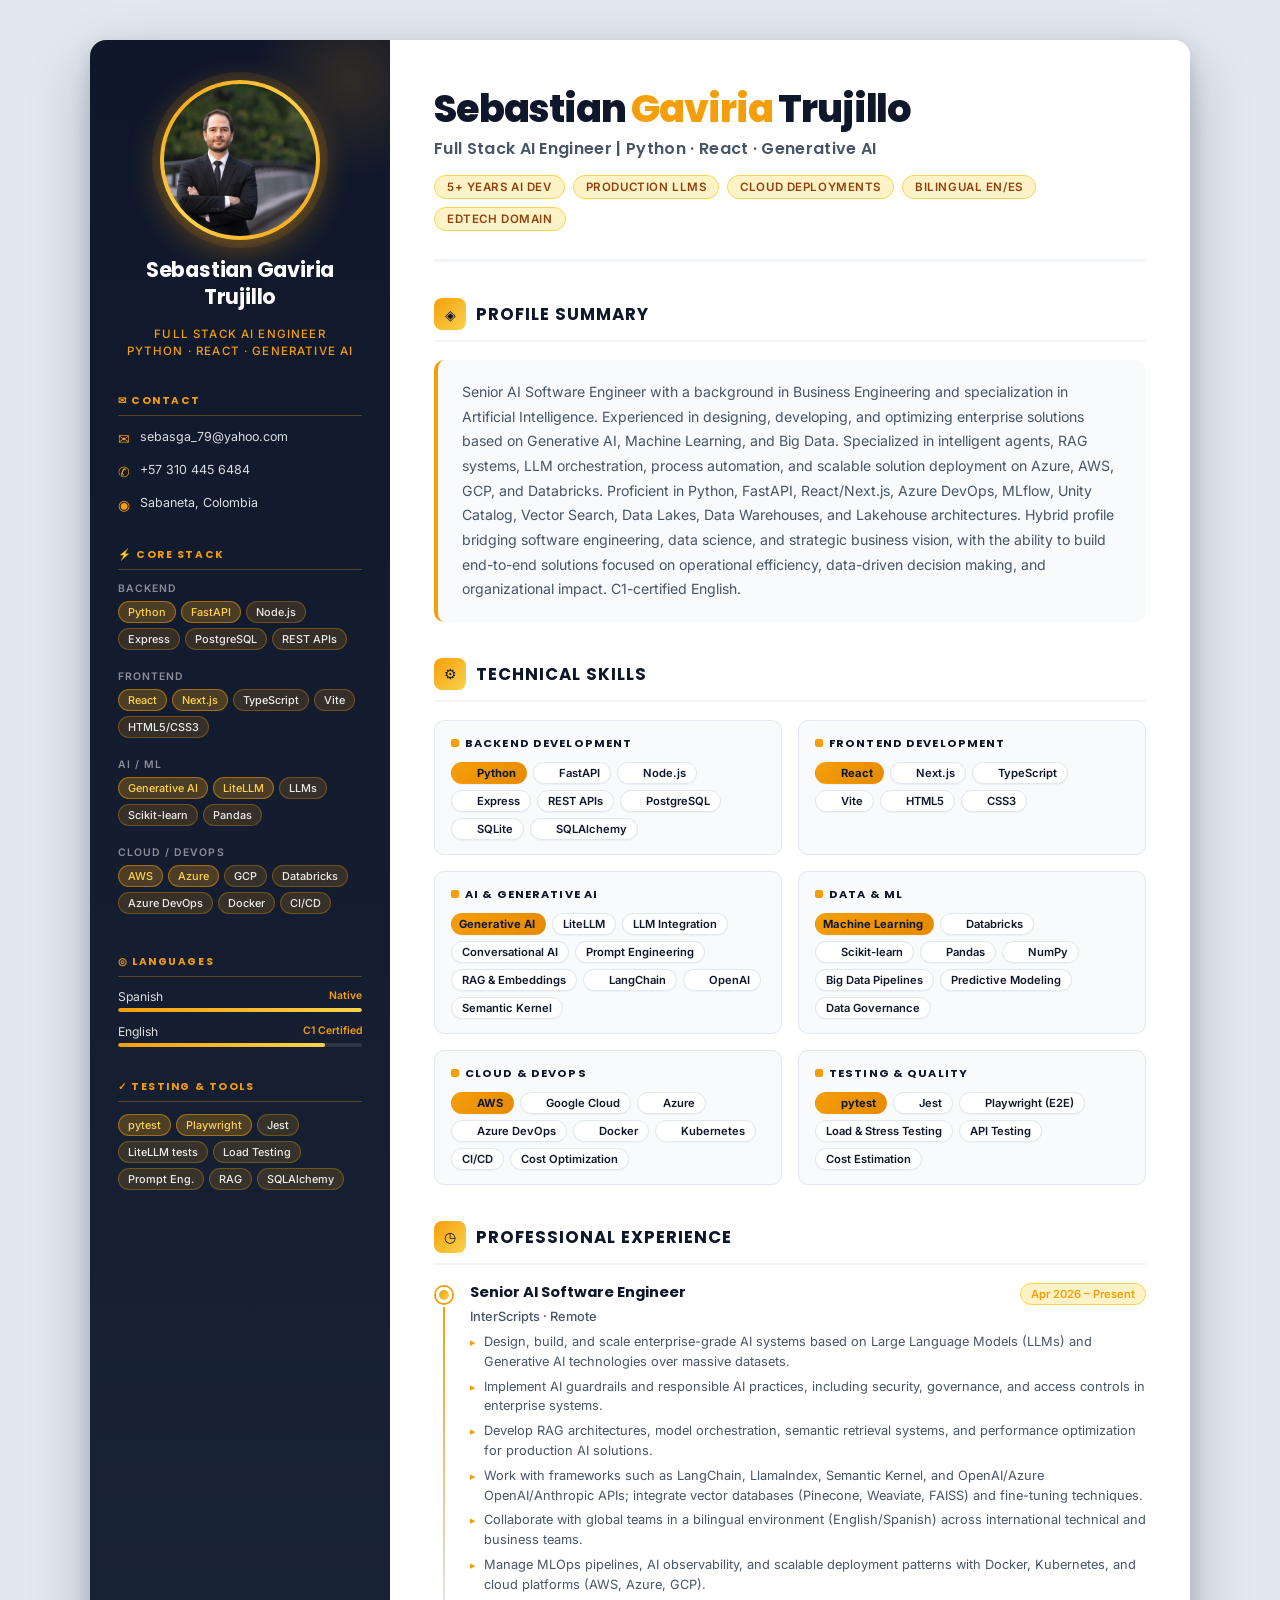
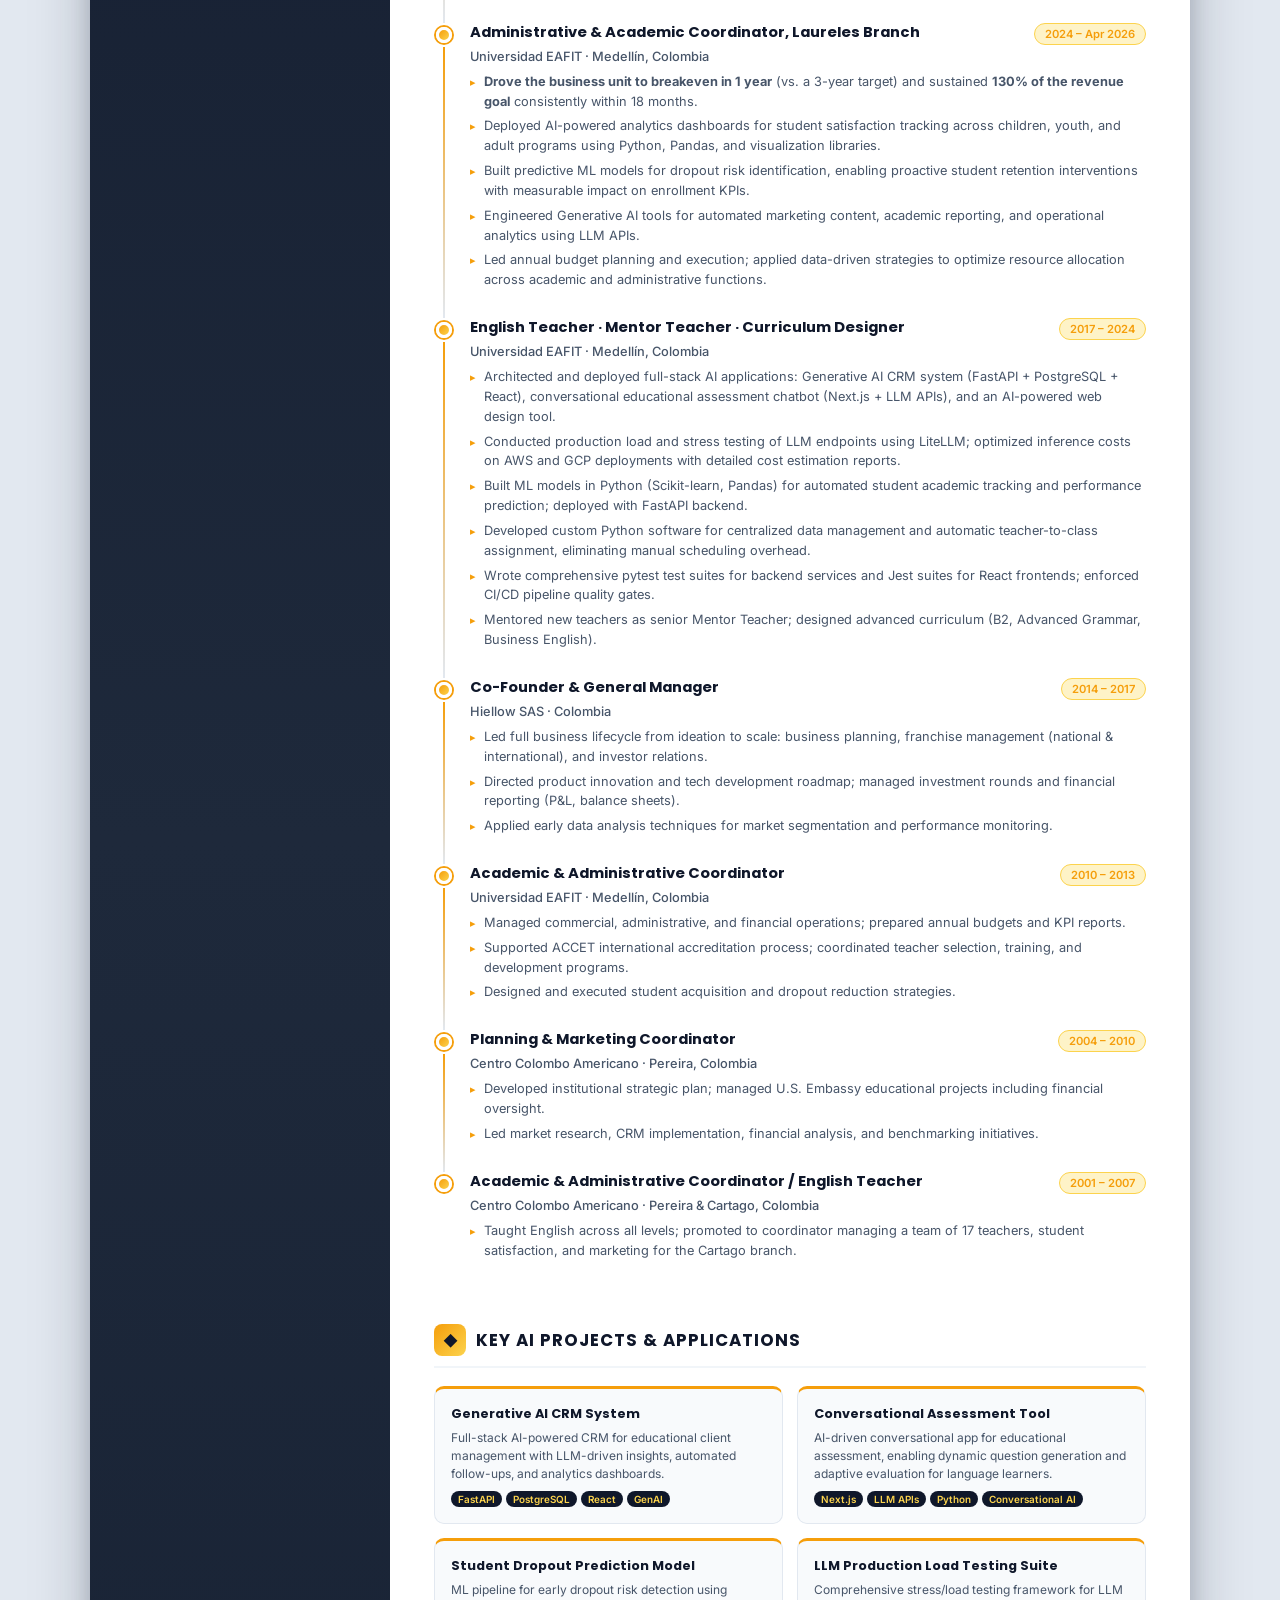
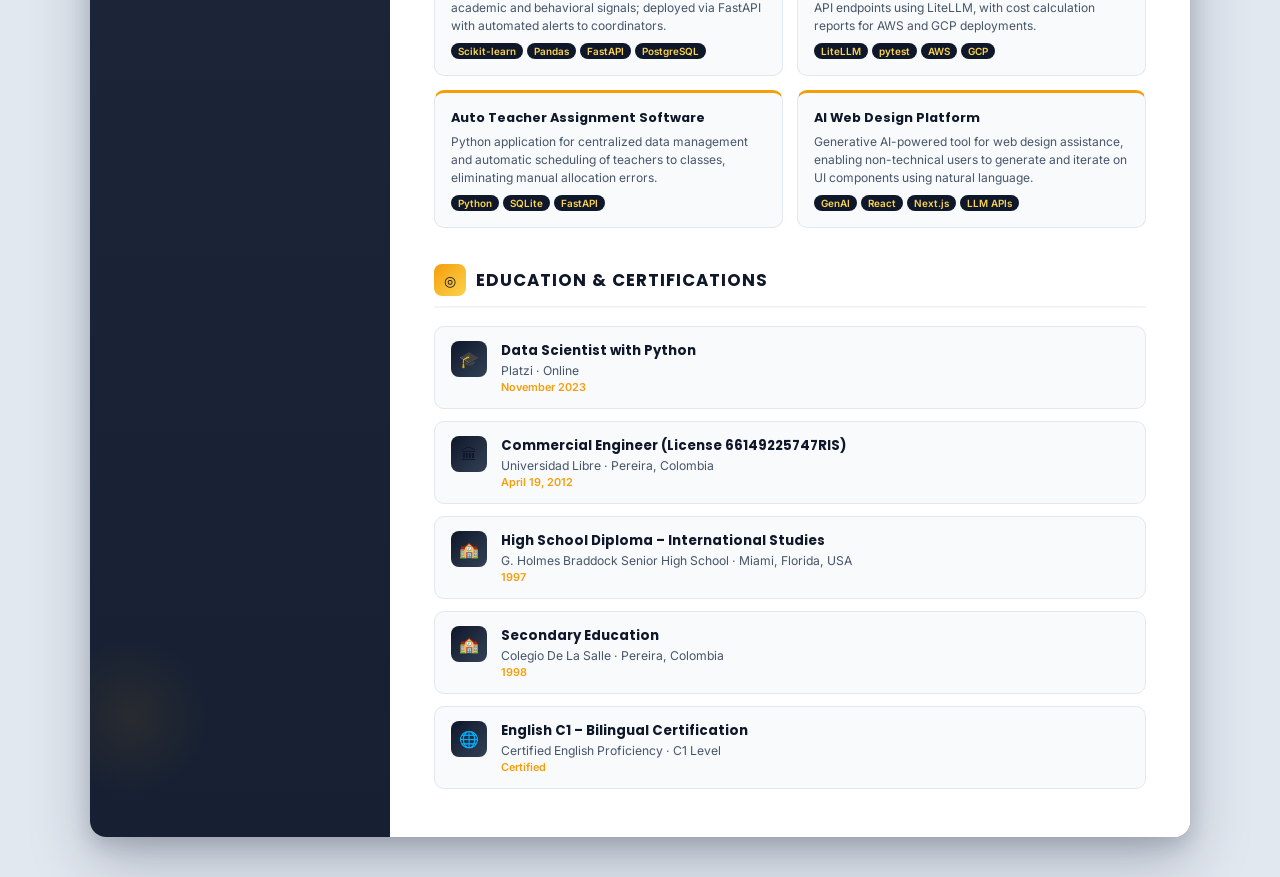
==== index.html @ 1d48cbe7 "Add CV (English + Spanish) for GitHub Pages Co-Authored-By: Claude Opus 4.7 <noreply@anthropic.com>" ====
<!DOCTYPE html>
<html lang="en">
<head>
<meta charset="UTF-8">
<meta name="viewport" content="width=device-width, initial-scale=1.0">
<title>Sebastian Gaviria Trujillo – Full Stack AI Engineer</title>
<link href="https://fonts.googleapis.com/css2?family=Poppins:wght@400;600;700;800&family=Inter:wght@300;400;500;600&display=swap" rel="stylesheet">
<style>
  *, *::before, *::after { box-sizing: border-box; margin: 0; padding: 0; }

  :root {
    --navy: #0f172a;
    --navy-light: #1e293b;
    --navy-mid: #334155;
    --gold: #f59e0b;
    --gold-light: #fcd34d;
    --gold-pale: #fef3c7;
    --white: #ffffff;
    --gray-50: #f8fafc;
    --gray-100: #f1f5f9;
    --gray-200: #e2e8f0;
    --gray-600: #475569;
    --gray-700: #334155;
    --gray-800: #1e293b;
    --text-dark: #0f172a;
  }

  body {
    font-family: 'Inter', sans-serif;
    background: #e2e8f0;
    min-height: 100vh;
    display: flex;
    justify-content: center;
    align-items: flex-start;
    padding: 40px 20px;
    color: var(--text-dark);
  }

  .cv-wrapper {
    width: 100%;
    max-width: 1100px;
    background: var(--white);
    box-shadow: 0 25px 60px rgba(15,23,42,0.25), 0 8px 20px rgba(15,23,42,0.15);
    border-radius: 16px;
    overflow: hidden;
    display: grid;
    grid-template-columns: 300px 1fr;
    min-height: 100vh;
  }

  /* ===== SIDEBAR ===== */
  .sidebar {
    background: linear-gradient(180deg, var(--navy) 0%, var(--navy-light) 60%, #162032 100%);
    padding: 40px 28px;
    display: flex;
    flex-direction: column;
    gap: 32px;
    position: relative;
    overflow: hidden;
  }

  .sidebar::before {
    content: '';
    position: absolute;
    top: -60px;
    right: -60px;
    width: 200px;
    height: 200px;
    background: radial-gradient(circle, rgba(245,158,11,0.15) 0%, transparent 70%);
    pointer-events: none;
  }

  .sidebar::after {
    content: '';
    position: absolute;
    bottom: 40px;
    left: -40px;
    width: 160px;
    height: 160px;
    background: radial-gradient(circle, rgba(245,158,11,0.08) 0%, transparent 70%);
    pointer-events: none;
  }

  /* Photo */
  .photo-container {
    display: flex;
    flex-direction: column;
    align-items: center;
    gap: 16px;
  }

  .photo-ring {
    width: 160px;
    height: 160px;
    border-radius: 50%;
    padding: 4px;
    background: linear-gradient(135deg, var(--gold) 0%, var(--gold-light) 50%, var(--gold) 100%);
    box-shadow: 0 8px 32px rgba(245,158,11,0.4), 0 0 0 8px rgba(245,158,11,0.1);
  }

  .photo-ring img {
    width: 100%;
    height: 100%;
    border-radius: 50%;
    object-fit: cover;
    display: block;
  }

  .sidebar-name {
    font-family: 'Poppins', sans-serif;
    font-size: 1.3rem;
    font-weight: 700;
    color: var(--white);
    text-align: center;
    line-height: 1.3;
    letter-spacing: -0.01em;
  }

  .sidebar-title {
    font-family: 'Inter', sans-serif;
    font-size: 0.72rem;
    font-weight: 500;
    color: var(--gold);
    text-align: center;
    text-transform: uppercase;
    letter-spacing: 0.1em;
    line-height: 1.5;
  }

  /* Sidebar sections */
  .sidebar-section {
    display: flex;
    flex-direction: column;
    gap: 12px;
  }

  .sidebar-section-title {
    font-family: 'Poppins', sans-serif;
    font-size: 0.65rem;
    font-weight: 700;
    color: var(--gold);
    text-transform: uppercase;
    letter-spacing: 0.15em;
    border-bottom: 1px solid rgba(245,158,11,0.3);
    padding-bottom: 6px;
    display: flex;
    align-items: center;
    gap: 6px;
  }

  /* Contact */
  .contact-item {
    display: flex;
    align-items: flex-start;
    gap: 10px;
    color: rgba(255,255,255,0.85);
    font-size: 0.78rem;
    line-height: 1.4;
  }

  .contact-icon {
    font-size: 0.9rem;
    color: var(--gold);
    flex-shrink: 0;
    margin-top: 1px;
  }

  /* Skills */
  .skill-category {
    margin-bottom: 8px;
  }

  .skill-cat-label {
    font-size: 0.65rem;
    font-weight: 600;
    color: rgba(255,255,255,0.5);
    text-transform: uppercase;
    letter-spacing: 0.1em;
    margin-bottom: 6px;
  }

  .skill-tags {
    display: flex;
    flex-wrap: wrap;
    gap: 5px;
  }

  .skill-tag {
    font-size: 0.68rem;
    font-weight: 500;
    padding: 3px 9px;
    border-radius: 20px;
    background: rgba(245,158,11,0.15);
    color: rgba(255,255,255,0.9);
    border: 1px solid rgba(245,158,11,0.3);
    white-space: nowrap;
  }

  .skill-tag.primary {
    background: rgba(245,158,11,0.25);
    border-color: rgba(245,158,11,0.5);
    color: var(--gold-light);
  }

  /* Languages */
  .language-item {
    display: flex;
    flex-direction: column;
    gap: 4px;
  }

  .language-label {
    display: flex;
    justify-content: space-between;
    color: rgba(255,255,255,0.85);
    font-size: 0.76rem;
  }

  .language-level {
    font-size: 0.65rem;
    color: var(--gold);
    font-weight: 600;
  }

  .lang-bar {
    height: 4px;
    background: rgba(255,255,255,0.1);
    border-radius: 2px;
    overflow: hidden;
  }

  .lang-fill {
    height: 100%;
    border-radius: 2px;
    background: linear-gradient(90deg, var(--gold), var(--gold-light));
  }

  /* ===== MAIN CONTENT ===== */
  .main-content {
    background: var(--white);
    padding: 48px 44px;
    display: flex;
    flex-direction: column;
    gap: 36px;
  }

  /* Header */
  .main-header {
    border-bottom: 3px solid var(--gray-100);
    padding-bottom: 28px;
  }

  .main-name {
    font-family: 'Poppins', sans-serif;
    font-size: 2.4rem;
    font-weight: 800;
    color: var(--navy);
    letter-spacing: -0.03em;
    line-height: 1.1;
  }

  .main-name span {
    color: var(--gold);
  }

  .main-role {
    font-family: 'Poppins', sans-serif;
    font-size: 1rem;
    font-weight: 600;
    color: var(--gray-600);
    margin-top: 6px;
    letter-spacing: 0.02em;
  }

  .header-tags {
    display: flex;
    flex-wrap: wrap;
    gap: 8px;
    margin-top: 14px;
  }

  .header-tag {
    font-size: 0.72rem;
    font-weight: 600;
    padding: 4px 12px;
    border-radius: 20px;
    background: var(--gold-pale);
    color: #92400e;
    border: 1px solid #fcd34d;
    text-transform: uppercase;
    letter-spacing: 0.05em;
  }

  /* Section */
  .section {
    display: flex;
    flex-direction: column;
    gap: 18px;
  }

  .section-header {
    display: flex;
    align-items: center;
    gap: 10px;
    border-bottom: 2px solid var(--gray-100);
    padding-bottom: 10px;
  }

  .section-icon {
    width: 32px;
    height: 32px;
    background: linear-gradient(135deg, var(--gold), var(--gold-light));
    border-radius: 8px;
    display: flex;
    align-items: center;
    justify-content: center;
    font-size: 0.9rem;
    flex-shrink: 0;
  }

  .section-title {
    font-family: 'Poppins', sans-serif;
    font-size: 1.05rem;
    font-weight: 700;
    color: var(--navy);
    text-transform: uppercase;
    letter-spacing: 0.06em;
  }

  /* Profile summary */
  .profile-text {
    font-size: 0.88rem;
    line-height: 1.75;
    color: var(--gray-600);
    background: var(--gray-50);
    padding: 20px 24px;
    border-radius: 10px;
    border-left: 4px solid var(--gold);
  }

  /* Skills grid */
  .skills-grid {
    display: flex;
    flex-wrap: wrap;
    gap: 16px;
  }

  .skill-group {
    background: var(--gray-50);
    border-radius: 10px;
    padding: 14px 16px;
    border: 1px solid var(--gray-200);
    flex: 0 1 calc(50% - 8px);
    max-width: calc(50% - 8px);
    box-sizing: border-box;
    break-inside: avoid;
    page-break-inside: avoid;
  }

  .skill-group-title {
    font-family: 'Poppins', sans-serif;
    font-size: 0.7rem;
    font-weight: 700;
    color: var(--navy);
    text-transform: uppercase;
    letter-spacing: 0.1em;
    margin-bottom: 10px;
    display: flex;
    align-items: center;
    gap: 6px;
  }

  .skill-group-title::before {
    content: '';
    display: inline-block;
    width: 8px;
    height: 8px;
    background: var(--gold);
    border-radius: 2px;
    flex-shrink: 0;
  }

  .main-skill-tags {
    display: flex;
    flex-wrap: wrap;
    gap: 6px;
  }

  .main-skill-tag {
    display: inline-flex;
    align-items: center;
    gap: 5px;
    font-size: 0.7rem;
    font-weight: 600;
    padding: 3px 10px 3px 7px;
    border-radius: 20px;
    background: #ffffff;
    color: var(--navy);
    border: 1px solid var(--gray-200);
    box-shadow: 0 1px 1px rgba(15,23,42,0.04);
  }

  .main-skill-tag .skill-ico {
    width: 13px;
    height: 13px;
    object-fit: contain;
    flex-shrink: 0;
  }

  .main-skill-tag.no-ico {
    padding-left: 10px;
  }

  .main-skill-tag.highlight {
    background: linear-gradient(135deg, var(--gold), #e68a00);
    color: var(--navy);
    border-color: transparent;
    font-weight: 700;
  }

  /* Experience Timeline */
  .timeline {
    display: flex;
    flex-direction: column;
    gap: 0;
  }

  .timeline-item {
    display: grid;
    grid-template-columns: 20px 1fr;
    gap: 16px;
    position: relative;
  }

  .timeline-left {
    display: flex;
    flex-direction: column;
    align-items: center;
    position: relative;
  }

  .timeline-dot {
    width: 16px;
    height: 16px;
    background: linear-gradient(135deg, var(--gold), var(--gold-light));
    border-radius: 50%;
    border: 3px solid var(--white);
    box-shadow: 0 0 0 2px var(--gold);
    flex-shrink: 0;
    z-index: 1;
    margin-top: 4px;
  }

  .timeline-line {
    width: 2px;
    flex: 1;
    background: linear-gradient(180deg, var(--gold) 0%, var(--gray-200) 100%);
    margin-top: 4px;
    min-height: 20px;
  }

  .timeline-item:last-child .timeline-line {
    display: none;
  }

  .timeline-content {
    padding-bottom: 28px;
  }

  .job-header {
    display: flex;
    justify-content: space-between;
    align-items: flex-start;
    gap: 12px;
    margin-bottom: 4px;
  }

  .job-title {
    font-family: 'Poppins', sans-serif;
    font-size: 0.92rem;
    font-weight: 700;
    color: var(--navy);
    line-height: 1.3;
  }

  .job-period {
    font-size: 0.7rem;
    font-weight: 600;
    color: var(--gold);
    background: var(--gold-pale);
    padding: 3px 10px;
    border-radius: 20px;
    white-space: nowrap;
    border: 1px solid #fcd34d;
    flex-shrink: 0;
  }

  .job-company {
    font-size: 0.8rem;
    font-weight: 500;
    color: var(--gray-600);
    margin-bottom: 8px;
  }

  .job-bullets {
    list-style: none;
    display: flex;
    flex-direction: column;
    gap: 5px;
  }

  .job-bullets li {
    font-size: 0.8rem;
    color: var(--gray-600);
    line-height: 1.55;
    padding-left: 14px;
    position: relative;
  }

  .job-bullets li::before {
    content: '▸';
    position: absolute;
    left: 0;
    color: var(--gold);
    font-size: 0.7rem;
    top: 2px;
  }

  /* Projects */
  .projects-grid {
    display: grid;
    grid-template-columns: 1fr 1fr;
    gap: 14px;
  }

  .project-card {
    background: var(--gray-50);
    border: 1px solid var(--gray-200);
    border-radius: 10px;
    padding: 16px;
    border-top: 3px solid var(--gold);
    transition: box-shadow 0.2s;
  }

  .project-title {
    font-family: 'Poppins', sans-serif;
    font-size: 0.8rem;
    font-weight: 700;
    color: var(--navy);
    margin-bottom: 6px;
  }

  .project-desc {
    font-size: 0.75rem;
    color: var(--gray-600);
    line-height: 1.5;
    margin-bottom: 8px;
  }

  .project-stack {
    display: flex;
    flex-wrap: wrap;
    gap: 4px;
  }

  .project-tag {
    font-size: 0.62rem;
    font-weight: 600;
    padding: 2px 7px;
    border-radius: 10px;
    background: var(--navy);
    color: var(--gold-light);
  }

  /* Education */
  .edu-grid {
    display: flex;
    flex-direction: column;
    gap: 12px;
  }

  .edu-item {
    display: flex;
    gap: 14px;
    align-items: flex-start;
    padding: 14px 16px;
    background: var(--gray-50);
    border-radius: 10px;
    border: 1px solid var(--gray-200);
  }

  .edu-icon {
    width: 36px;
    height: 36px;
    background: linear-gradient(135deg, var(--navy), var(--navy-mid));
    border-radius: 8px;
    display: flex;
    align-items: center;
    justify-content: center;
    font-size: 1rem;
    flex-shrink: 0;
  }

  .edu-title {
    font-family: 'Poppins', sans-serif;
    font-size: 0.83rem;
    font-weight: 700;
    color: var(--navy);
    margin-bottom: 2px;
  }

  .edu-institution {
    font-size: 0.76rem;
    color: var(--gray-600);
    margin-bottom: 2px;
  }

  .edu-year {
    font-size: 0.68rem;
    font-weight: 600;
    color: var(--gold);
  }

  /* Print */
  @media print {
    body { background: white; padding: 0; }
    .cv-wrapper { box-shadow: none; border-radius: 0; max-width: 100%; min-height: 0; }

    /* Block layout for proper pagination — flex containers in Chromium
       fail to split children with break-inside: avoid, leaving large gaps. */
    .main-content { display: block; padding: 36px 40px; }
    .main-content > .section { margin-top: 30px; }
    .main-content > .main-header + .section,
    .main-content > .section:first-child { margin-top: 0; }

    .section { display: block; }
    .section > .section-header { margin-bottom: 14px; break-after: avoid; page-break-after: avoid; }
    .section > .section-header + * { margin-top: 0; }
    .section > .skills-grid,
    .section > .timeline,
    .section > .projects-grid,
    .section > .profile-text,
    .section > .education-list { display: block; }

    /* Skills + Projects: two-column flow that lets cards paginate individually. */
    .skills-grid, .projects-grid { column-count: 2; column-gap: 16px; }
    .skill-group, .project-card {
      display: block;
      width: 100%;
      max-width: 100%;
      margin: 0 0 14px 0;
      break-inside: avoid;
      page-break-inside: avoid;
    }

    /* Timeline: allow long jobs to split across pages, but keep the job header
       attached to its first bullet to avoid orphan titles. */
    .timeline { display: block; }
    .timeline-item { break-inside: auto; page-break-inside: auto; }
    .job-header, .job-company { break-after: avoid; page-break-after: avoid; }
    .job-bullets li { break-inside: avoid; page-break-inside: avoid; }
    .project-card { break-inside: avoid; page-break-inside: avoid; }
  }

  @media (max-width: 768px) {
    .cv-wrapper { grid-template-columns: 1fr; }
    .sidebar { padding: 30px 20px; }
    .main-content { padding: 30px 20px; }
    .skills-grid, .projects-grid { grid-template-columns: 1fr; }
  }
</style>
</head>
<body>
<div class="cv-wrapper">

  <!-- SIDEBAR -->
  <aside class="sidebar">

    <div class="photo-container">
      <div class="photo-ring">
        <img src="[data-uri]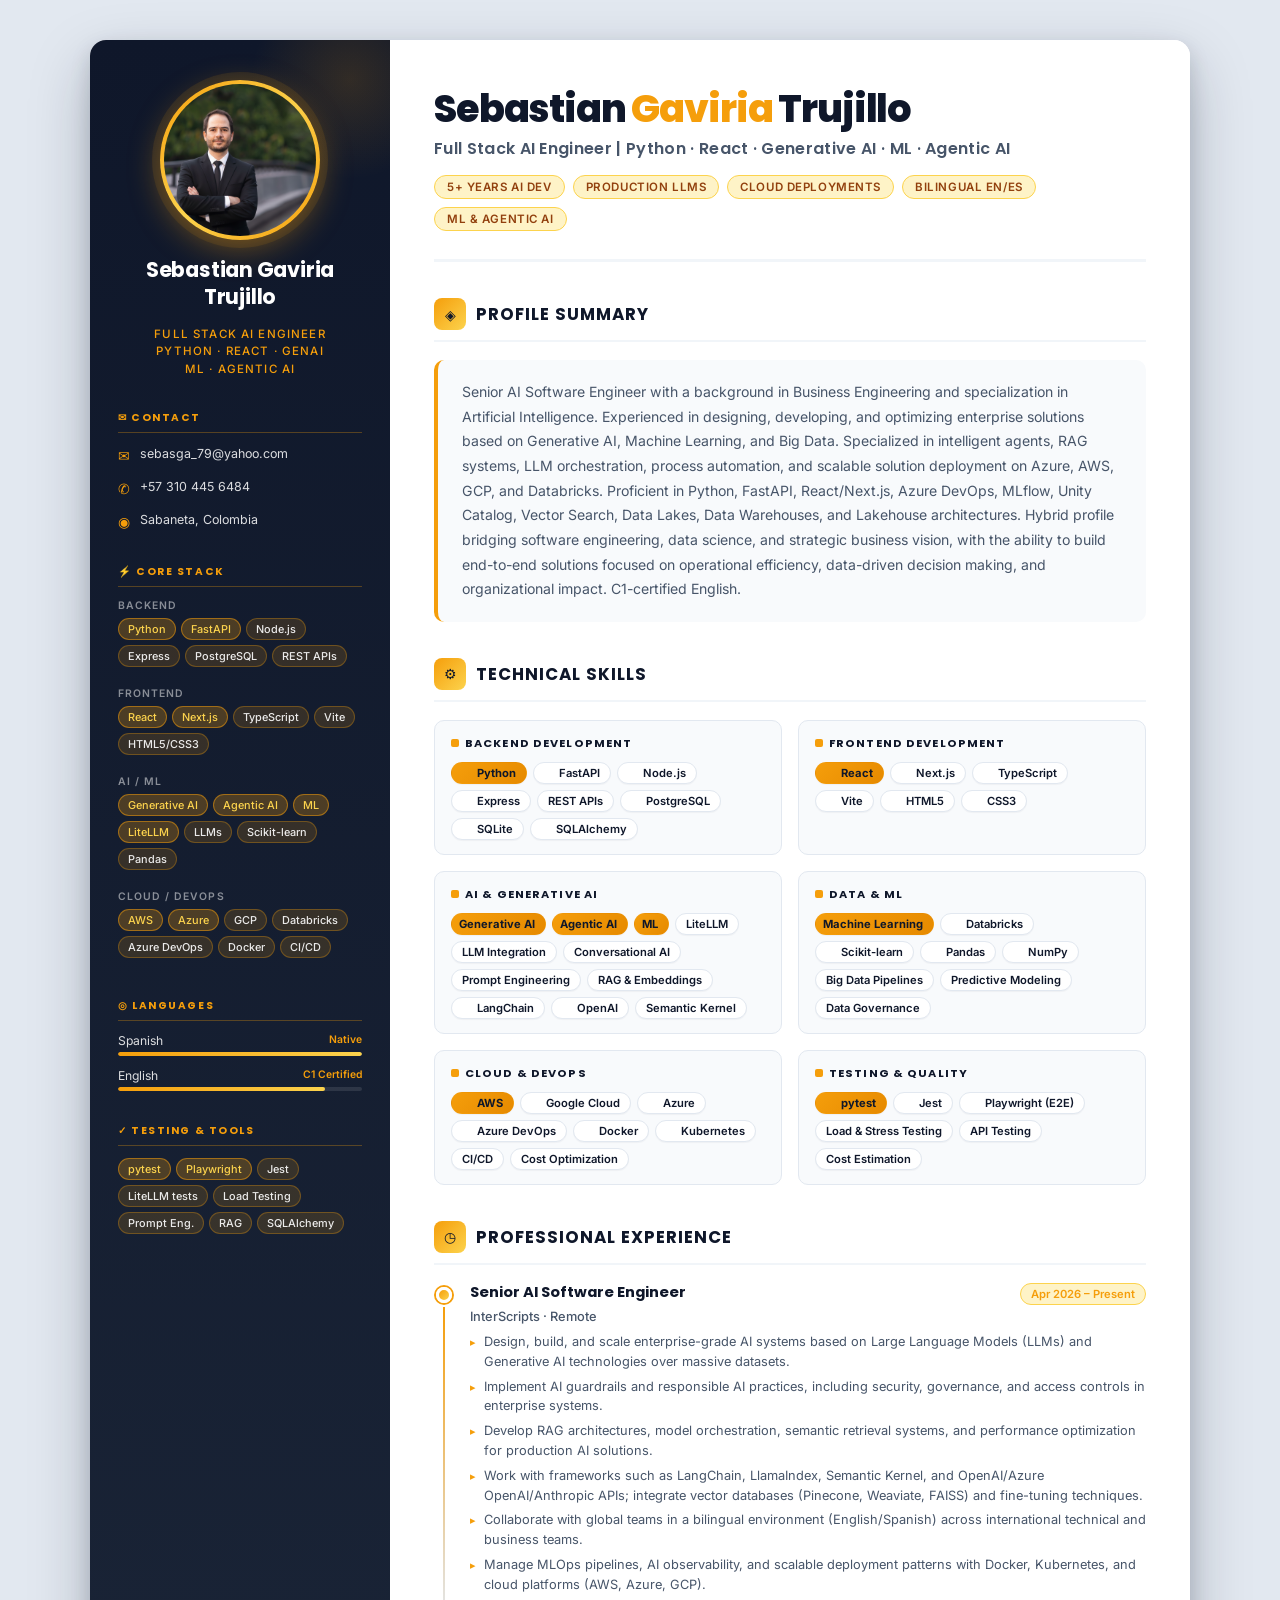
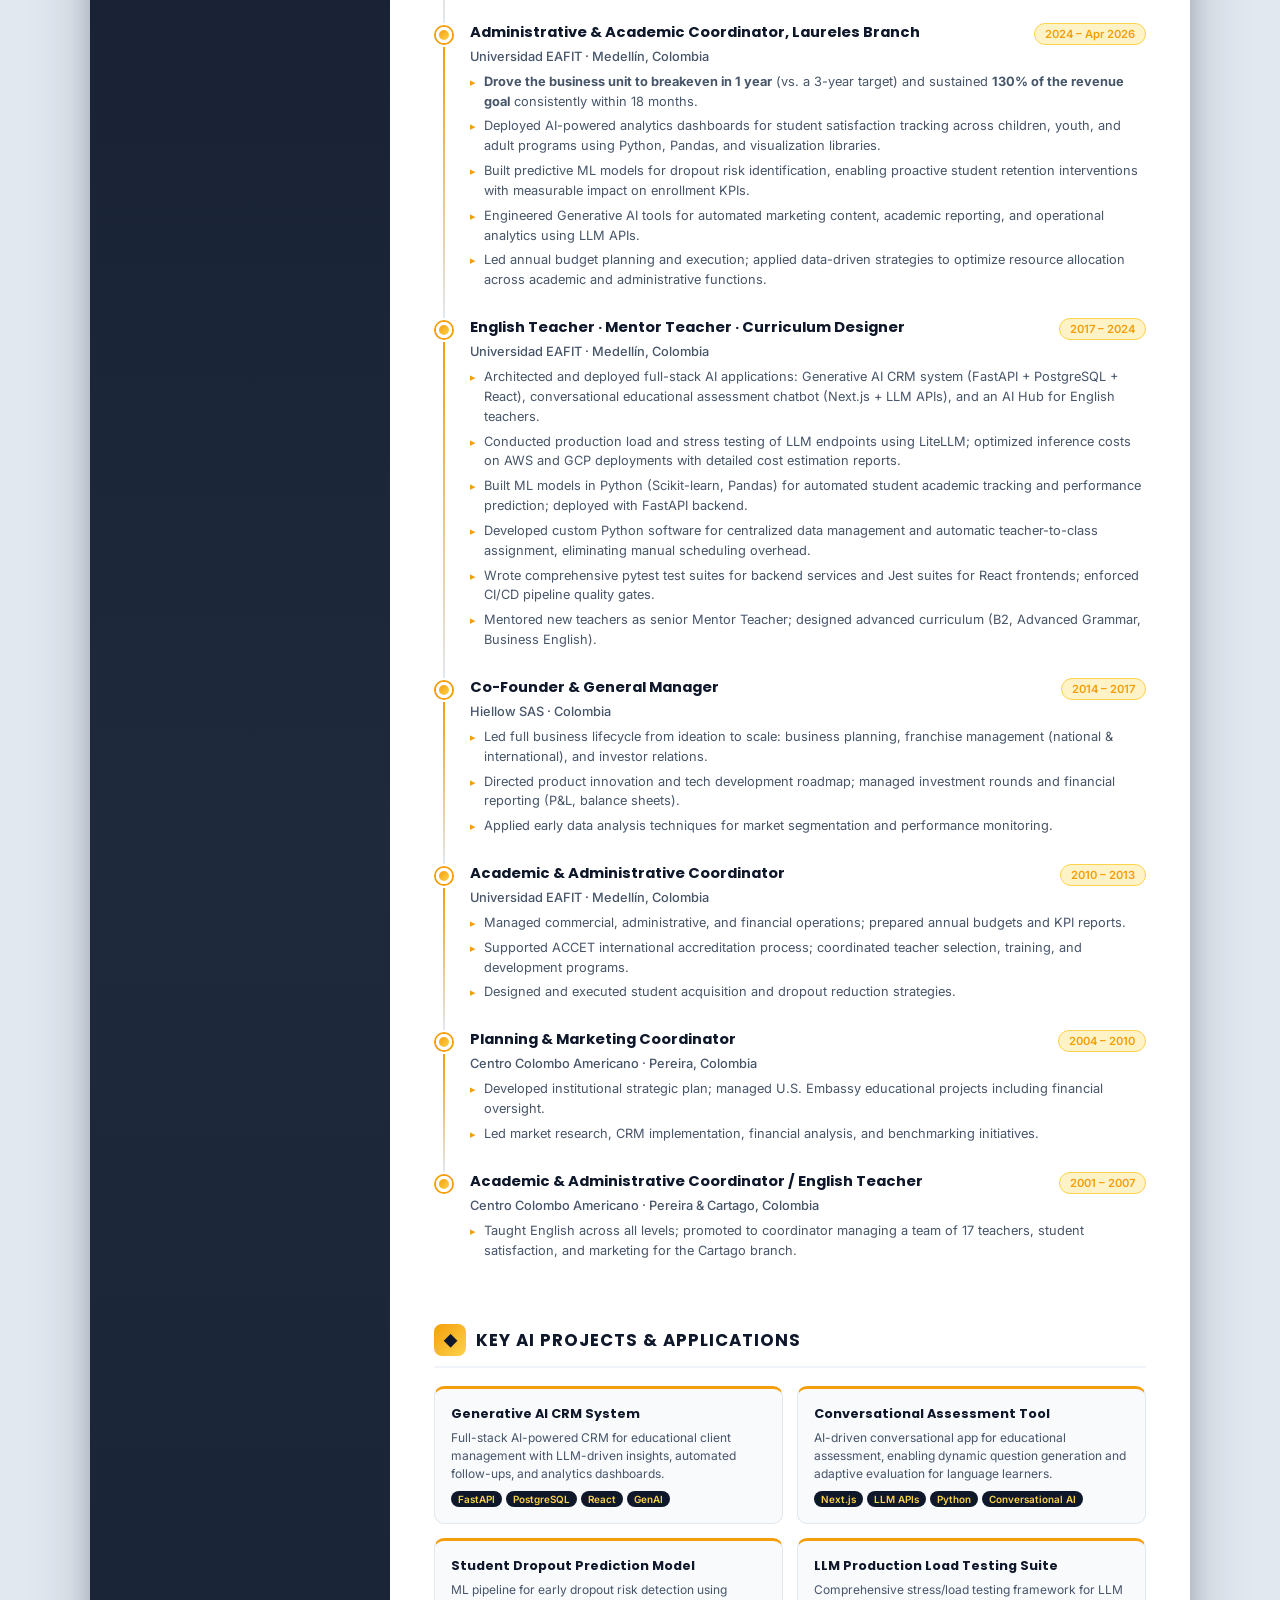
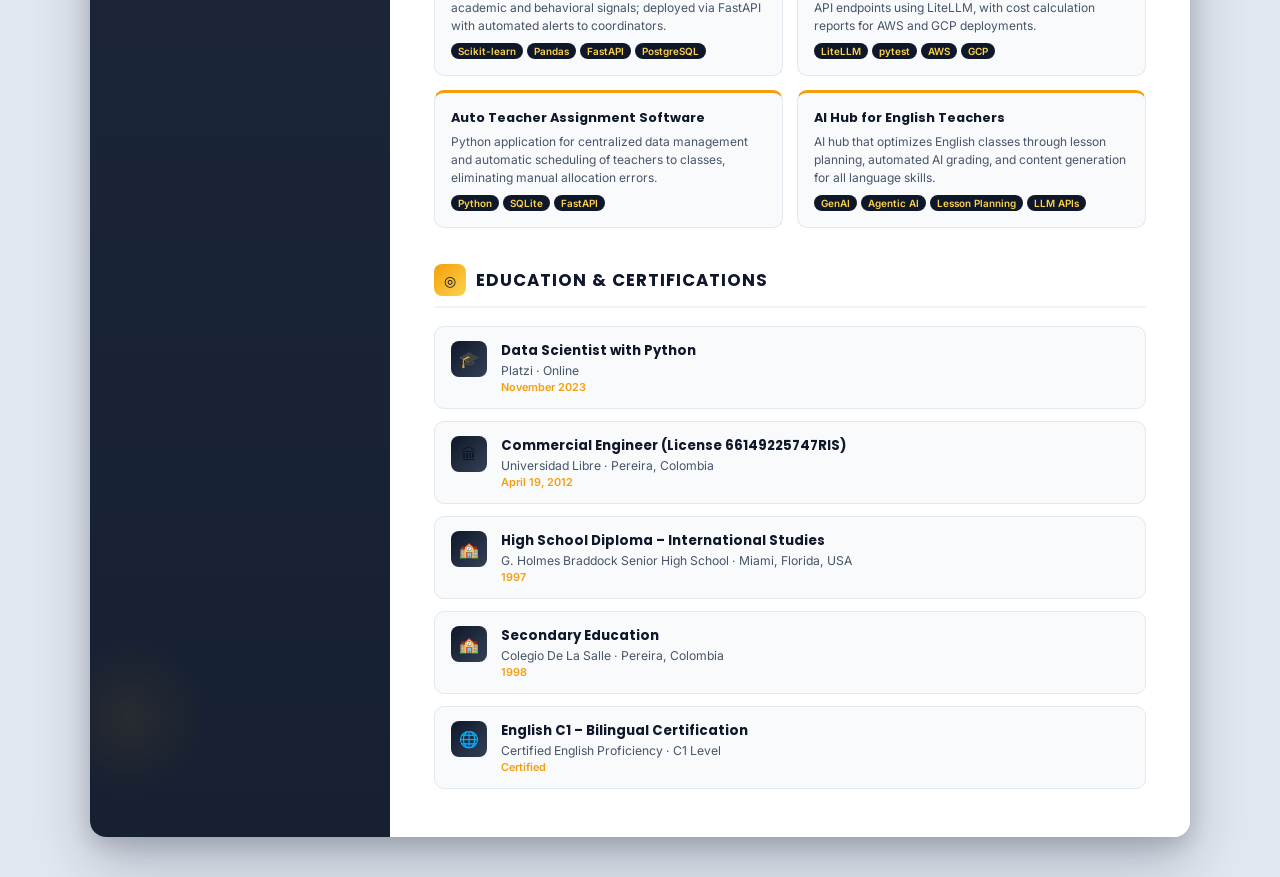
